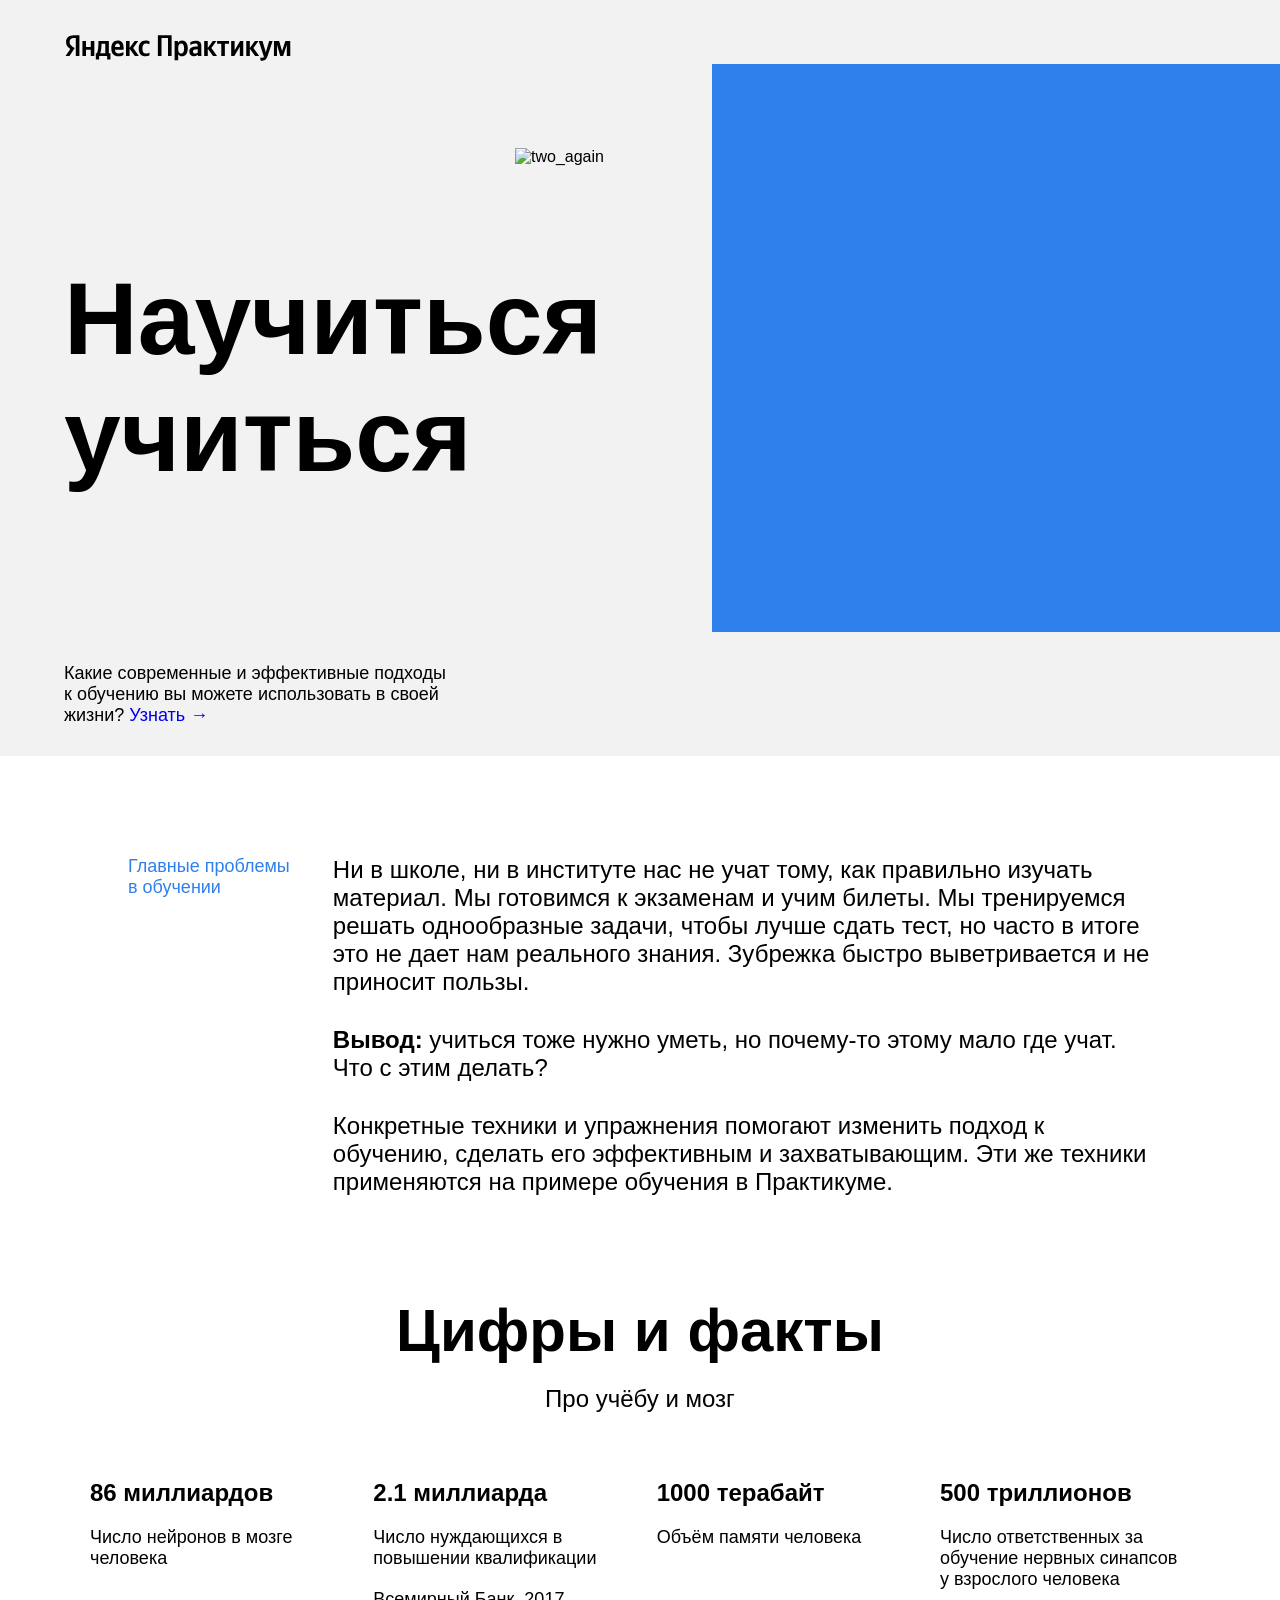
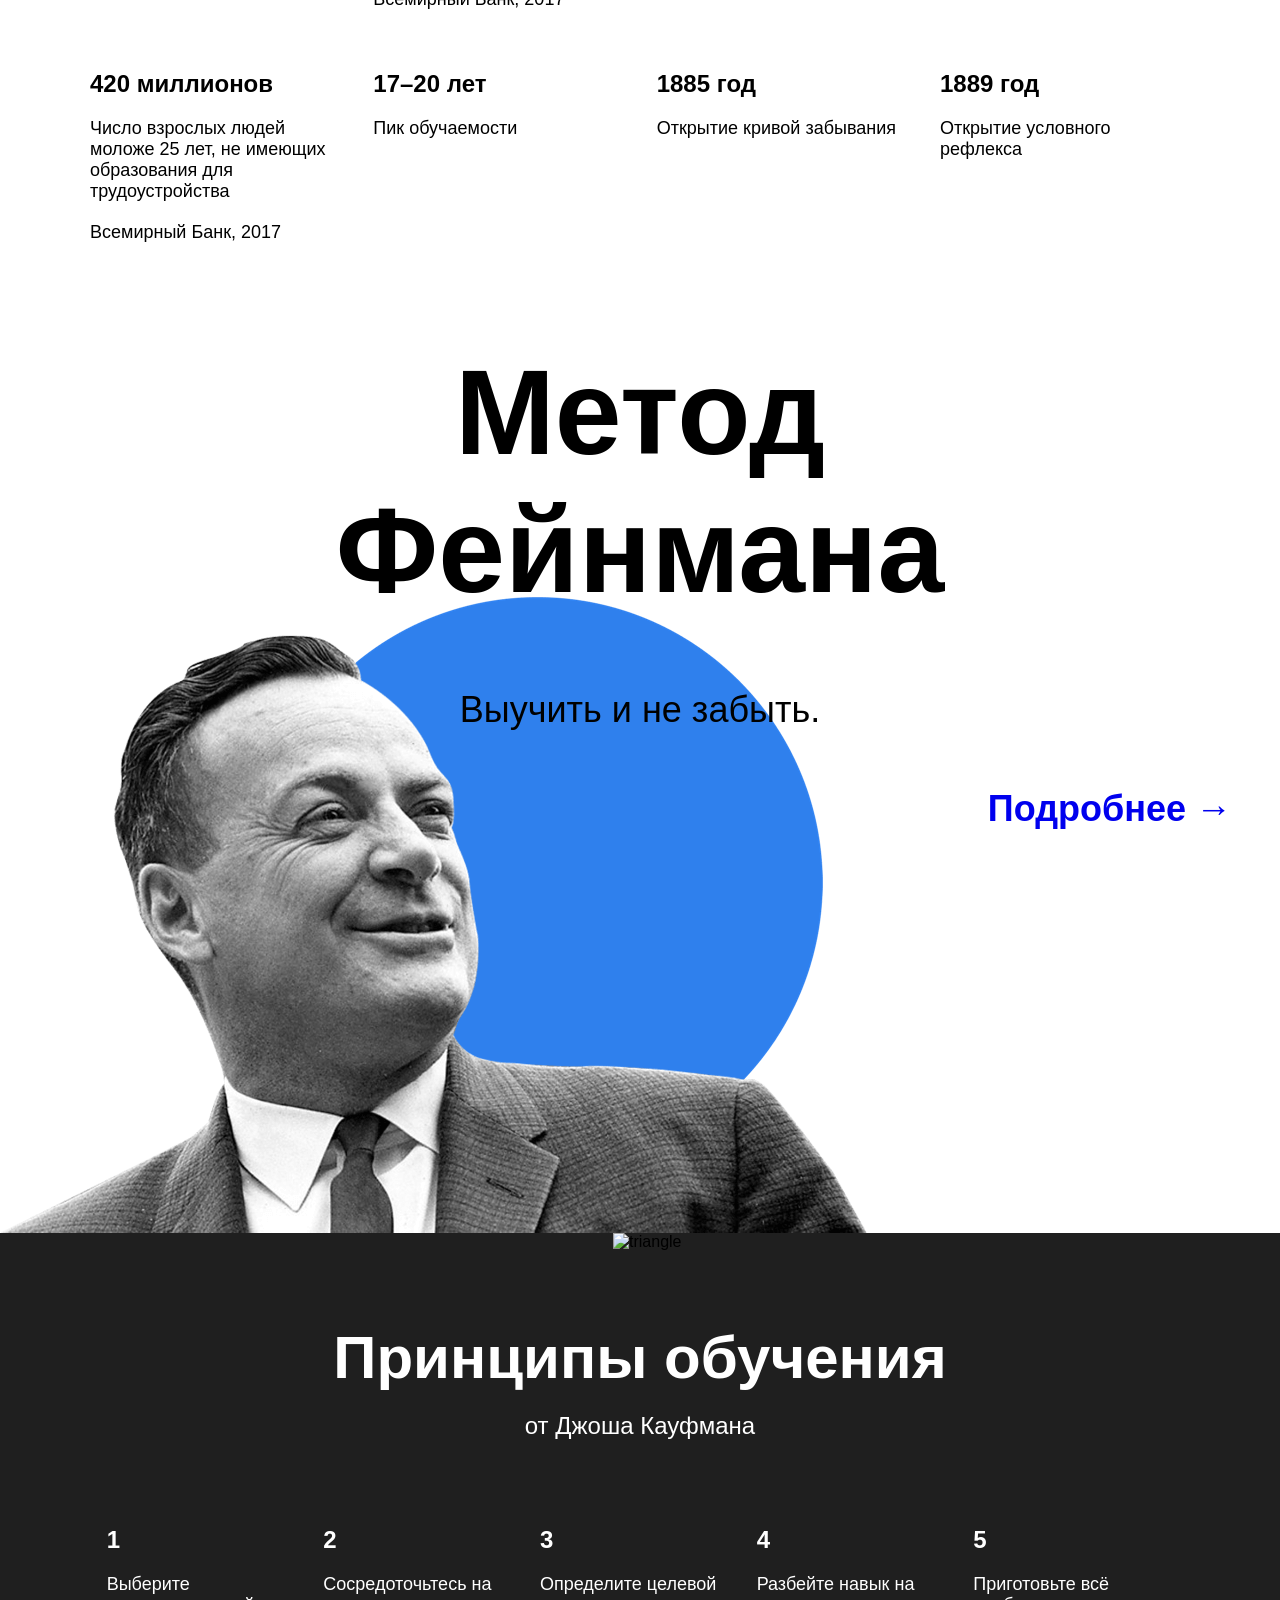
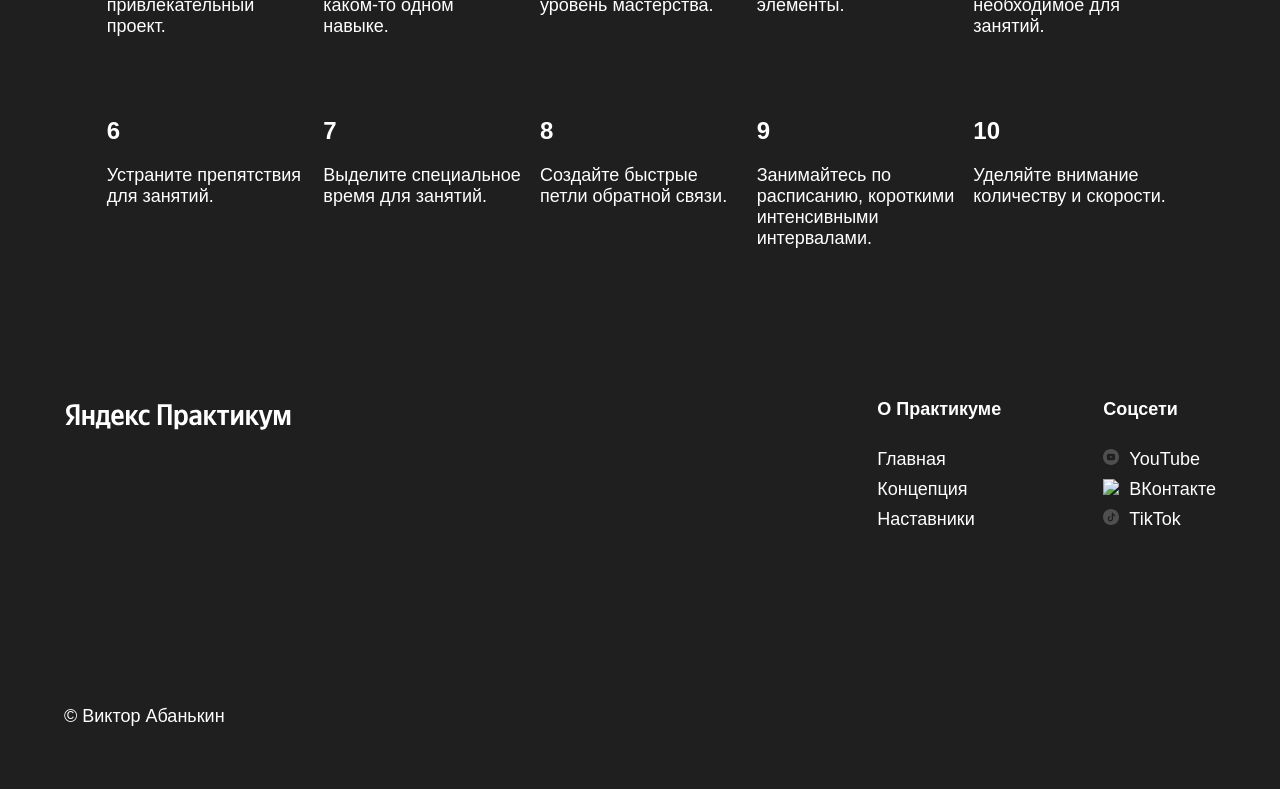
==== index.html @ 831ca25d "vers 1.0" ====
<!DOCTYPE html>
<html lang="ru">
<head>
  <meta charset="UTF-8">
  <meta name="viewport" content="width=device-width, initial-scale=1.0">
  <link rel="stylesheet" href="styles/style.css">
  <link rel="stylesheet" href="styles/normalize.css">
  <title>Научиться учиться</title>
</head>
<body>
  <div class="page">
    <header class="header">

      <div class="logo logo_place_header">
        <img src="images/logo_place_header.svg" alt="logo">
      </div>

      <div class="header__title">
        Научиться учиться
      </div>

      <div class="header__subtitle">
        Какие современные и эффективные подходы к обучению вы можете использовать в своей жизни? <a class="header__link" href="#">Узнать →</a>
      </div>

      <div class="header__main-illustration">
        <img style="height: 608px; width: 765px;" src="images/two_again.png" alt="two_again">
      </div>

      <div class="header__square-pic"></div>

    </header>
    <main class="content">
      <section class="description">

        <div class="two-columns">

          <div class="two-columns_brief">Главные проблемы в обучении</div>

          <div class="two-columns_main-text">

            <div class="two-columns_paragraph">Ни в школе, ни в институте нас не учат тому, как правильно изучать материал. Мы готовимся к экзаменам и учим билеты. Мы тренируемся решать однообразные задачи, чтобы лучше сдать тест, но часто в итоге это не дает нам реального знания. Зубрежка быстро выветривается и не приносит пользы.</div>

            <div class="two-columns_paragraph">
              <span class="two-columns_span-accent">Вывод: </span>
              учиться тоже нужно уметь, но почему-то этому мало где учат. Что с этим делать?
            </div>

            <div class="two-columns_paragraph">Конкретные техники и упражнения помогают изменить подход к обучению, сделать его эффективным и захватывающим. Эти же техники применяются на примере обучения в Практикуме.</div>

          </div>

        </div>

      </section>

      <section class="digits">

        <div class="section-title">Цифры и факты</div>

        <div class="section-subtitle">Про учёбу и мозг</div>

        <div class="table">

          <div class="table_cell">
            <span class="table_heading">86 миллиардов</span>
            <div class="table_text">Число нейронов в мозге человека</div>
          </div>

          <div class="table_cell">
            <span class="table_heading">2.1 миллиарда</span>
            <div class="table_text">Число нуждающихся в повышении квалификации</div>
            <div class="table_text">Всемирный Банк, 2017</div>
          </div>

          <div class="table_cell">
            <span class="table_heading">1000 терабайт</span>
            <div class="table_text">Объём памяти человека</div>
          </div>

          <div class="table_cell">
            <span class="table_heading">500 триллионов</span>
            <div class="table_text">Число ответственных за обучение нервных синапсов у взрослого человека</div>
          </div>

          <div class="table_cell">
            <span class="table_heading">420 миллионов</span>
            <div class="table_text">Число взрослых людей моложе 25 лет, не имеющих образования для трудоустройства</div>
            <div class="table_text">Всемирный Банк, 2017</div>
          </div>

          <div class="table_cell">
            <span class="table_heading">17–20 лет</span>
            <div class="table_text">Пик обучаемости</div>
          </div>

          <div class="table_cell">
            <span class="table_heading">1885 год</span>
            <div class="table_text">Открытие кривой забывания</div>
          </div>

          <div class="table_cell">
            <span class="table_heading">1889 год</span>
            <div class="table_text">Открытие условного рефлекса</div>
          </div>

        </div>

      </section>

      <section class="feynman">

        <div class="feynman_title">Метод Фейнмана</div>

        <div class="feynman_subtitle">Выучить и не забыть.</div>

        <a class="feynman_link" href="#">Подробнее →</a>

        <img class="feynman_image" src="images/feynman.png" alt="feynman">

      </section>

      <section class="kaufman">

        <div class="section-title_theme_dark">Принципы обучения</div>

        <div class="section-subtitle_theme_dark">от Джоша Кауфмана</div>

        <div class="table_theme_dark">

          <div class="table__cell_theme_dark">
            <span class="table__heading_theme_dark">1</span>
            <div class="table__text_theme_dark">Выберите привлекательный проект.</div>
          </div>

          <div class="table__cell_theme_dark">
            <span class="table__heading_theme_dark">2</span>
            <div class="table__text_theme_dark">Сосредоточьтесь на каком-то одном навыке.</div>
          </div>

          <div class="table__cell_theme_dark">
            <span class="table__heading_theme_dark">3</span>
            <div class="table__text_theme_dark">Определите целевой уровень мастерства.</div>
          </div>

          <div class="table__cell_theme_dark">
            <span class="table__heading_theme_dark">4</span>
            <div class="table__text_theme_dark">Разбейте навык на элементы.</div>
          </div>

          <div class="table__cell_theme_dark">
            <span class="table__heading_theme_dark">5</span>
            <div class="table__text_theme_dark">Приготовьте всё необходимое для занятий.</div>
          </div>

          <div class="table__cell_theme_dark">
            <span class="table__heading_theme_dark">6</span>
            <div class="table__text_theme_dark">Устраните препятствия для занятий.</div>
          </div>

          <div class="table__cell_theme_dark">
            <span class="table__heading_theme_dark">7</span>
            <div class="table__text_theme_dark">Выделите специальное время для занятий.</div>
          </div>

          <div class="table__cell_theme_dark">
            <span class="table__heading_theme_dark">8</span>
            <div class="table__text_theme_dark">Создайте быстрые петли обратной связи.</div>
          </div>

          <div class="table__cell_theme_dark">
            <span class="table__heading_theme_dark">9</span>
            <div class="table__text_theme_dark">Занимайтесь по расписанию, короткими интенсивными интервалами.</div>
          </div>

          <div class="table__cell_theme_dark">
            <span class="table__heading_theme_dark">10</span>
            <div class="table__text_theme_dark">Уделяйте внимание количеству и скорости.</div>
          </div>

          <img class="kaufman__triangle" src="images/kaufman-triangle.svg" alt="triangle">

        </div>

      </section>
    </main>
    <footer class="footer">

      <div class="footer__columns">

        <div class="footer__column_content_copyright">

          <div class="logo logo_place_footer">
            <img src="images/logo_place_footer.svg" alt="logo">
          </div>
          <div class="footer_author">&copy; Виктор Абанькин</div>

        </div>

        <div class="footer__column_content_info">

          <div class="footer__column-heading">О Практикуме</div>
          <div class="footer__column-links">
            <a class="footer__column-link" href="#">Главная</a>
            <a class="footer__column-link" href="#">Концепция</a>
            <a class="footer__column-link" href="#">Наставники</a>
          </div>

        </div>

        <div class="footer__column_content_social">

          <div class="footer__column-heading">Соцсети</div>
          <div class="footer__column-links">
            <a class="footer__column-link" href="#"><img class="footer__social-icon" src="images/youtube_color_white.svg" alt="icon_yt">YouTube</a>
            <a class="footer__column-link" href="#"><img class="footer__social-icon" src="images/vk_color_white.svg" alt="icon_vk">ВКонтакте</a>
            <a class="footer__column-link" href="#"><img class="footer__social-icon" src="images/tiktok_color_white.svg" alt="icon_tt">TikTok</a>
          </div>

        </div>

      </div>

    </footer>
  </div>
</body>
</html>
---- styles/style.css ----
body {
  margin: 0;
  padding: 0;
}

.page {
  min-width: 1100px;
  /* мы ещё не умеем делать мобильную версию сайта, */
  /* поэтому выше установлена минимальная ширина страницы */
  max-width: 1600px;
  /* выше установили ограничение по максимальной ширине */
  margin: 0 auto;
  /* выше для экранов больше 1600px отцентрировали весь контент */
  font-family: 'Helvetica Neue', Arial, sans-serif;
}

.header {
  height: 100vh;
  min-height: 600px;
  max-height: 756px;
  /* выше установили ограничения для секции */
  background-color: #f2f2f2;
  position: relative;
  display: flex;
  align-items: center;
}

.logo_place_header {
  position: absolute;
  top: 30px;
  left: 64px;
  height: 32px;
  width: 228px;
}

.header__title {
  width: 730px;
  margin-left: 64px;
  margin-right: auto;
  min-height: 96px;
  font-size: 102px;
  font-weight: 600;
  z-index: 2;
  cursor: default;
}

.header__subtitle {
  position: absolute;
  bottom: 30px;
  left: 64px;
  width: 388px;
  min-height: 25px;
  font-size: 18px;
  font-weight: normal;
  z-index: 2;
  cursor: default;
}

.header__link {
  text-decoration: none;  
}

.header__main-illustration {
  position: absolute;
  right: 0px;
  bottom: 0px;
  z-index: 1;
  height: 608px;
  width: 765px;
}

/* ниже мы привели пример двух селекторов, чтобы вы вспомнили запись элемента */
.header__square-pic {
  position: absolute;
  height: 568px;
  width: 568px;
  background-color: #2f80ed;
  top: 64px;
  right: 0;
  z-index: 0;
}

.description {
  margin-top: 100px;
  display: flex;
  justify-content: center;
}

.two-columns {
  width: 80%;
  display: flex;
  flex-direction: row;
  flex-wrap: nowrap;
  justify-content: space-between;
}

.two-columns_brief {
  width: 175px;
  color:#2f80ed;
  height: 1.2;
  font-size: 18px;
  font-weight: normal;
  cursor: default;
}

.two-columns_main-text {
  min-width: 784px;
  width: 80%;
  display: flex;
  flex-direction: column;
  flex-wrap: nowrap;
  row-gap: 30px;
}

.two-columns_span-accent {
  height: 34px;
  font-size: 24px;
  font-weight: 600;
  cursor: default;
}

.two-columns_paragraph {
  min-height: 34px;
  font-size: 24px;
  font-weight: normal;
  cursor: default;
}

.digits {
  margin: 100px 0px;
}

.section-title {
  width: 60%;
  margin: 0px auto;
  text-align: center;
  height: 1.15;
  font-size: 60px;
  font-weight: 600;
  cursor: default;
}

.section-subtitle {
  width: 60%;
  margin: 20px auto 0px auto;
  text-align: center;
  height: 34px;
  font-size: 24px;
  font-weight: normal;
  cursor: default;
}

.table {
  margin: 0px auto;
  width: 1100px;
  display: flex;
  flex-wrap: wrap;
  justify-content: space-between;
}

.table_cell {
  width: 250px;
  margin-top: 60px;
}

.table_heading {
  height: 1.15;
  font-size: 24px;
  font-weight: 600;
  cursor: default;
}

.table_text {
  margin-top: 20px;
  height: 1.2;
  font-size: 18px;
  font-weight: normal;
  cursor: default;
}

.feynman {
  position: relative;
  height: 890px;
}

.feynman_title {
  width: 648px;
  margin: 0px auto 0px auto;
  text-align: center;
  height: 1.15;
  font-size: 120px;
  font-weight: 600;
  cursor: default;
}

.feynman_subtitle {
  margin-top: 70px;
  text-align: center;
  height: 51px;
  font-size: 36px;
  font-weight: normal;
  cursor: default;
}

.feynman_link {
  position: absolute;
  top: 50%;
  right: 48px;
  height: 51px;
  font-size: 36px;
  font-weight: 600;
  text-decoration: none;
}

.feynman_image {
  height: 637px;
  width: 867px;
  position: absolute;
  bottom: 0;
  left: 0;
  z-index: -1;
}

.kaufman {
  margin: 0px auto 0px auto;
  background-color: #1f1f1f;
  position: relative;
  z-index: -1;
  overflow: hidden;
  height: auto;
  padding-top: 90px;
  padding-bottom: 90px;
}

.section-title_theme_dark {
  width: 60%;
  margin: 0 auto 0 auto;
  text-align: center;
  color: white;
  z-index: 2;
  height: 1.15;
  font-size: 60px;
  font-weight: 600;
}

.section-subtitle_theme_dark {
  width: 60%;
  padding-top: 20px;
  margin: 0 auto 0 auto;
  text-align: center;
  color: white;
  z-index: 2;
  height: 34px;
  font-size: 24px;
  font-weight: normal;
}

.table_theme_dark {
  width: 1100px;
  margin-left: auto;
  margin-right: auto;
  display: flex;
  flex-direction: row;
  justify-content: space-evenly;
  flex-wrap: wrap;
  z-index: 1;
}

/* и элемента с модификатором вида ключ-значение */
.table__cell_theme_dark {
  width: 200px;
  color: white;
  margin-right: 0;
  margin-top: 80px;
  z-index: 1;
}

.table__heading_theme_dark {
  height: 1.15;
  font-size: 24px;
  font-weight: 600;
  z-index: 1;
  cursor: default;
}

.table__text_theme_dark {
  margin-top: 20px;
  height: 1.2;
  font-size: 18px;
  font-weight: normal;
  z-index: 1;
  cursor: default;
}

.kaufman__triangle {
  position: absolute;
  top: 0;
  right: -210px;
  z-index: 0;
  height: 877px;
  width: 877px;
}

.footer {
  background: #1f1f1f;
  min-height: 350px;
  padding: 60px 0 40px 0;
  display: flex;
}

.footer__columns {
  width: 90%;
  margin: 0 auto 0 auto;
  display: flex;
  justify-content: space-between;
}

.footer__column_content_copyright {
  flex-basis: 711px;
  position: relative;
}

.logo_place_footer {
  position: absolute;
  top: 0px;
  left: 0px;
  height: 32px;
  width: 228px;
}

.footer_author {
  position: absolute;
  bottom: 18px;
  left: 0px;
  height: 25px;
  font-size: 18px;
  font-weight: normal;
  color: white;
  cursor: default;
}

.footer__column_content_info {
  display: flex;
  flex-direction: column;

}

.footer__column_content_social {
  display: flex; 
  flex-direction: column;
}

.footer__column-heading {
  height: 30px;
  font-size: 18px;
  font-weight: 600;
  color: white;
  cursor: default;
}

.footer__column-links {
  margin: 20px 0 16px 0;
  display: flex;
  flex-direction: column;
}

.footer__column-link {
  text-decoration: none;
  width: 100%;
  display: flex;
  height: 30px;
  font-size: 18px;
  font-weight: normal;
  color: white;
}

.footer__social-icon {
  height: 16px;
  width: 16px;
  margin-right: 10px;
}
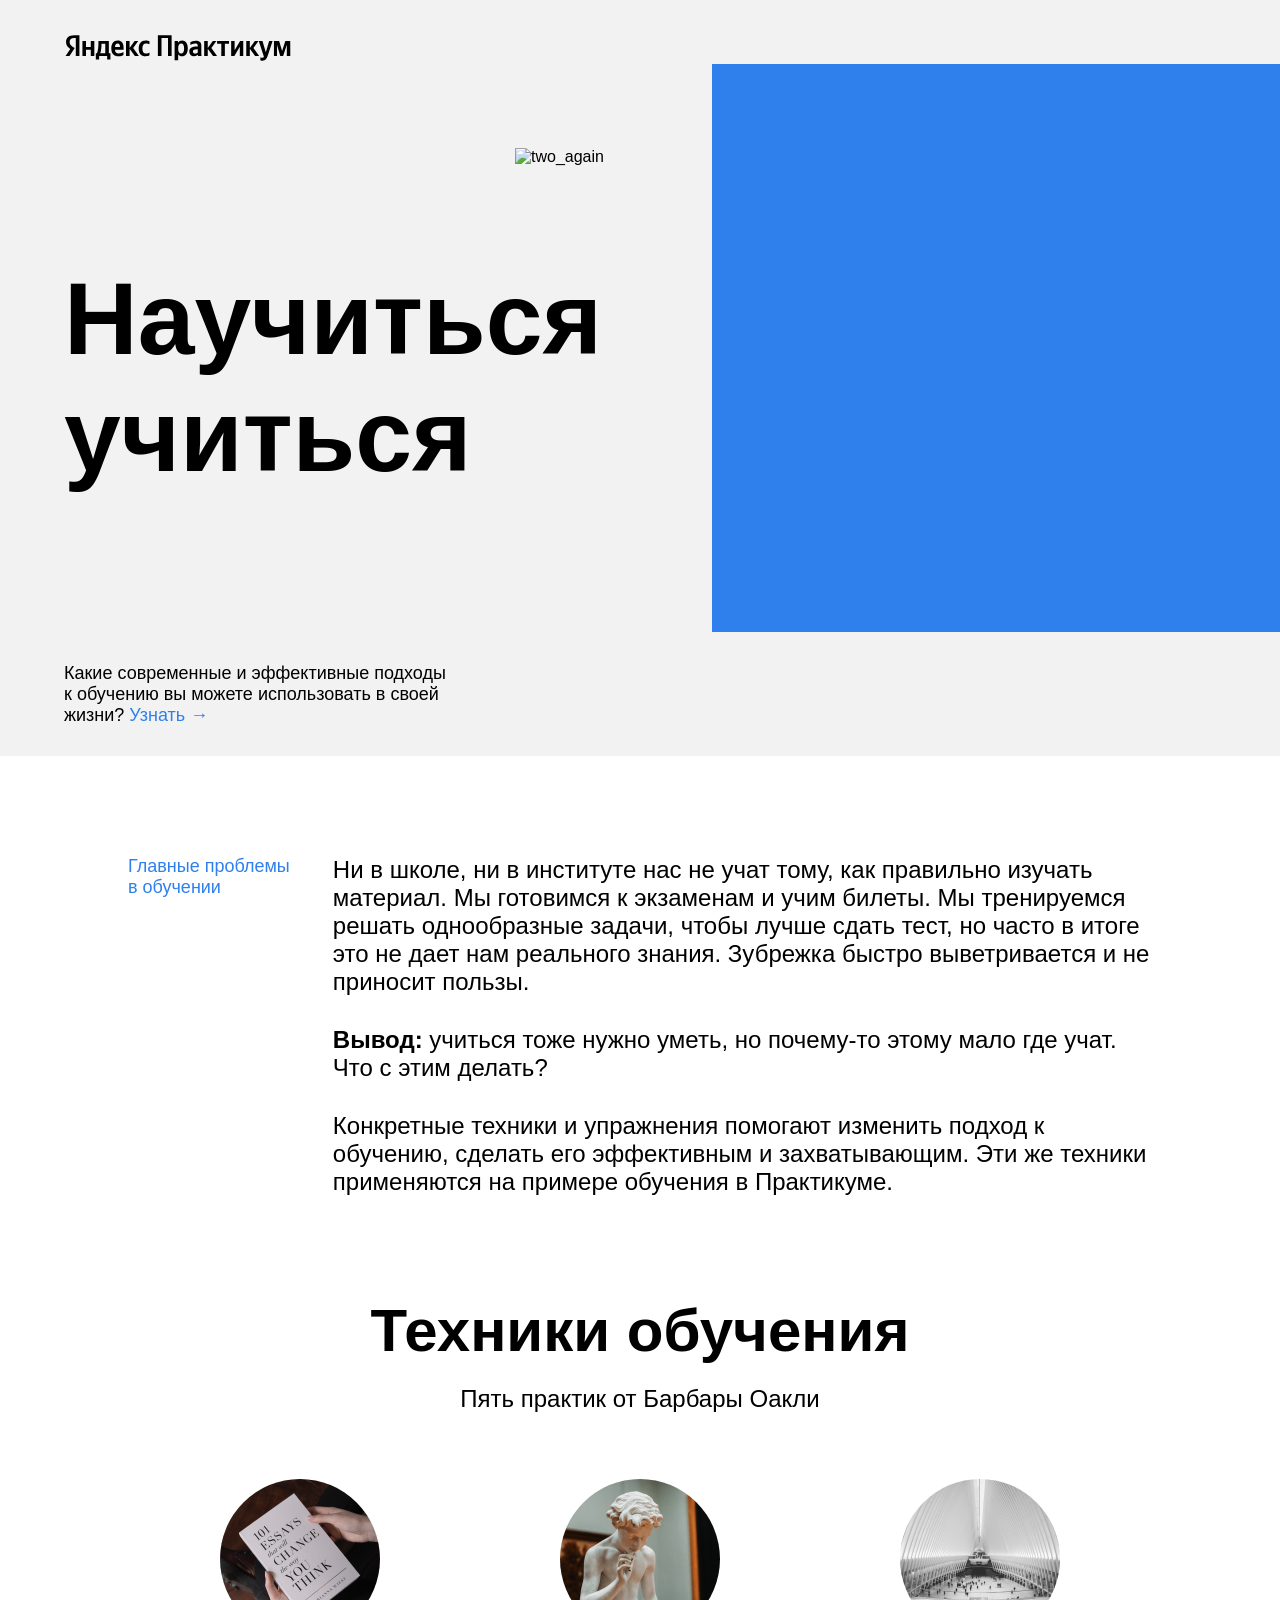
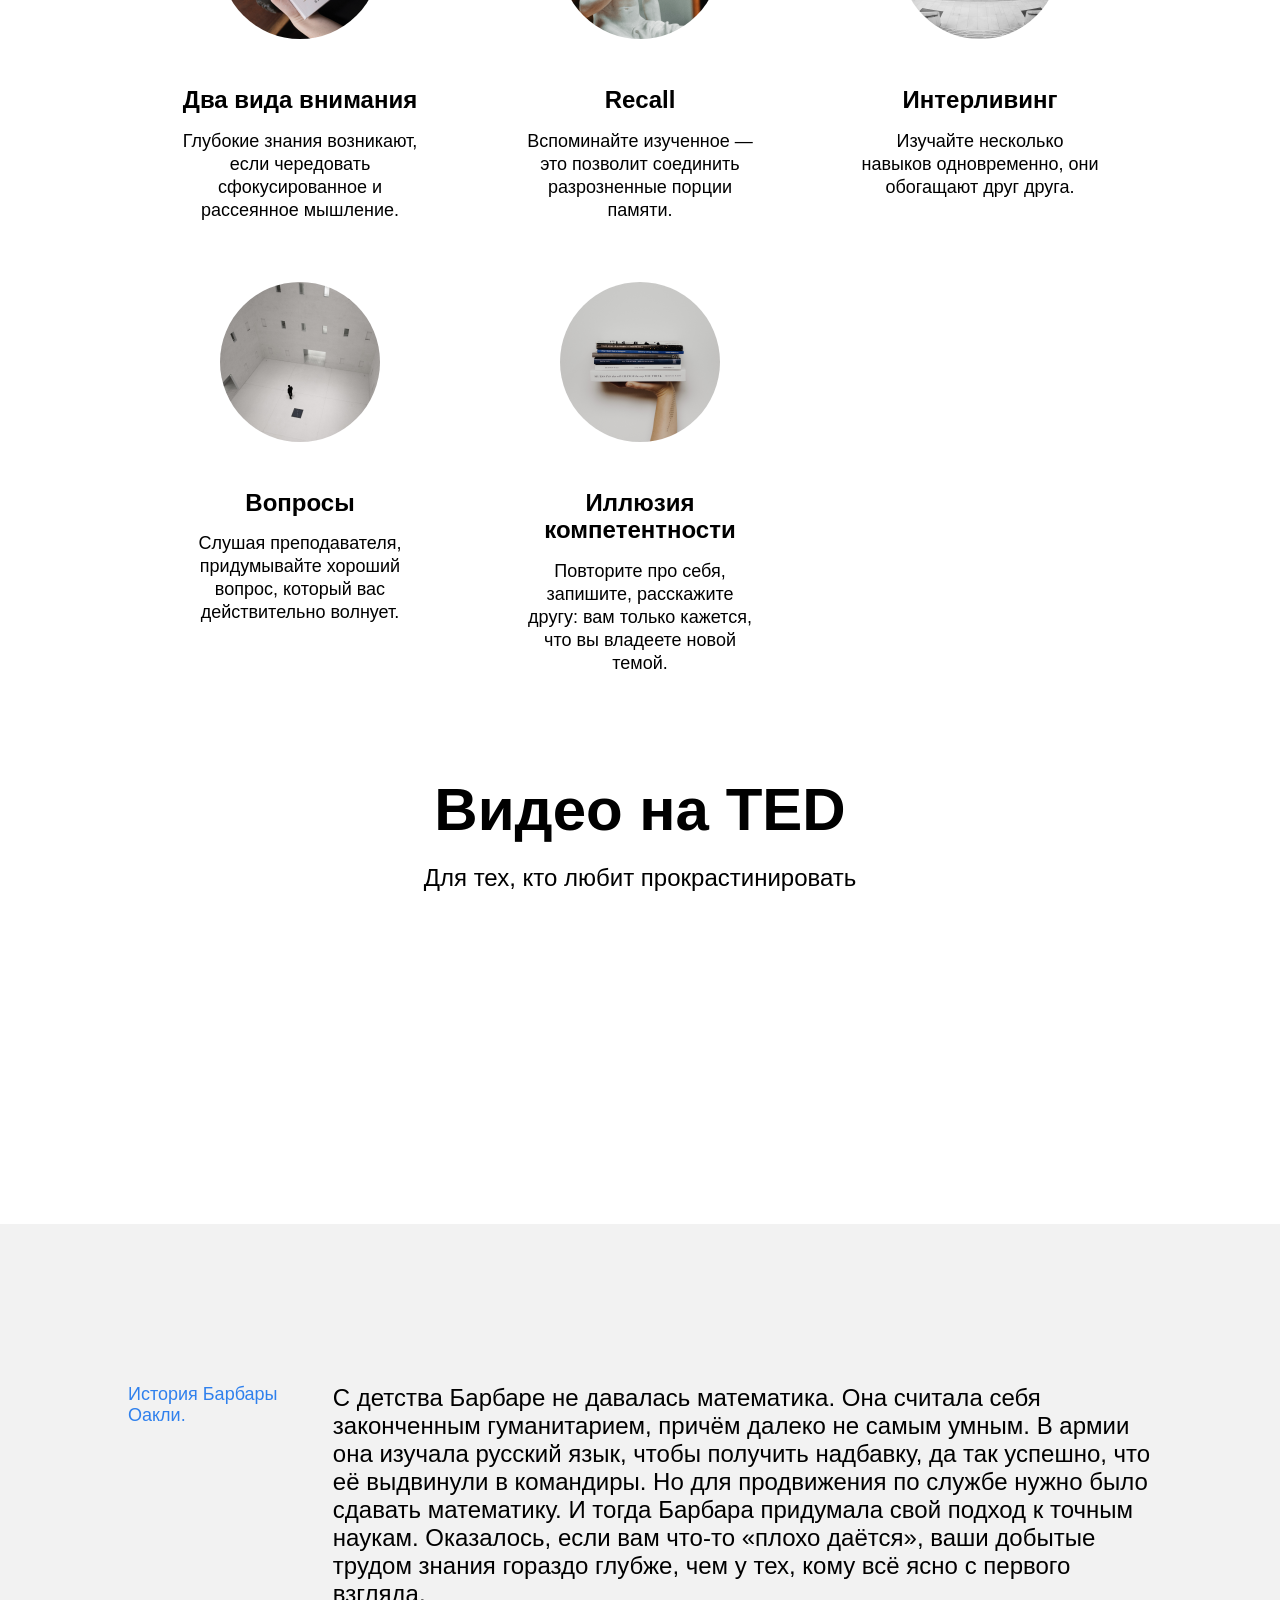
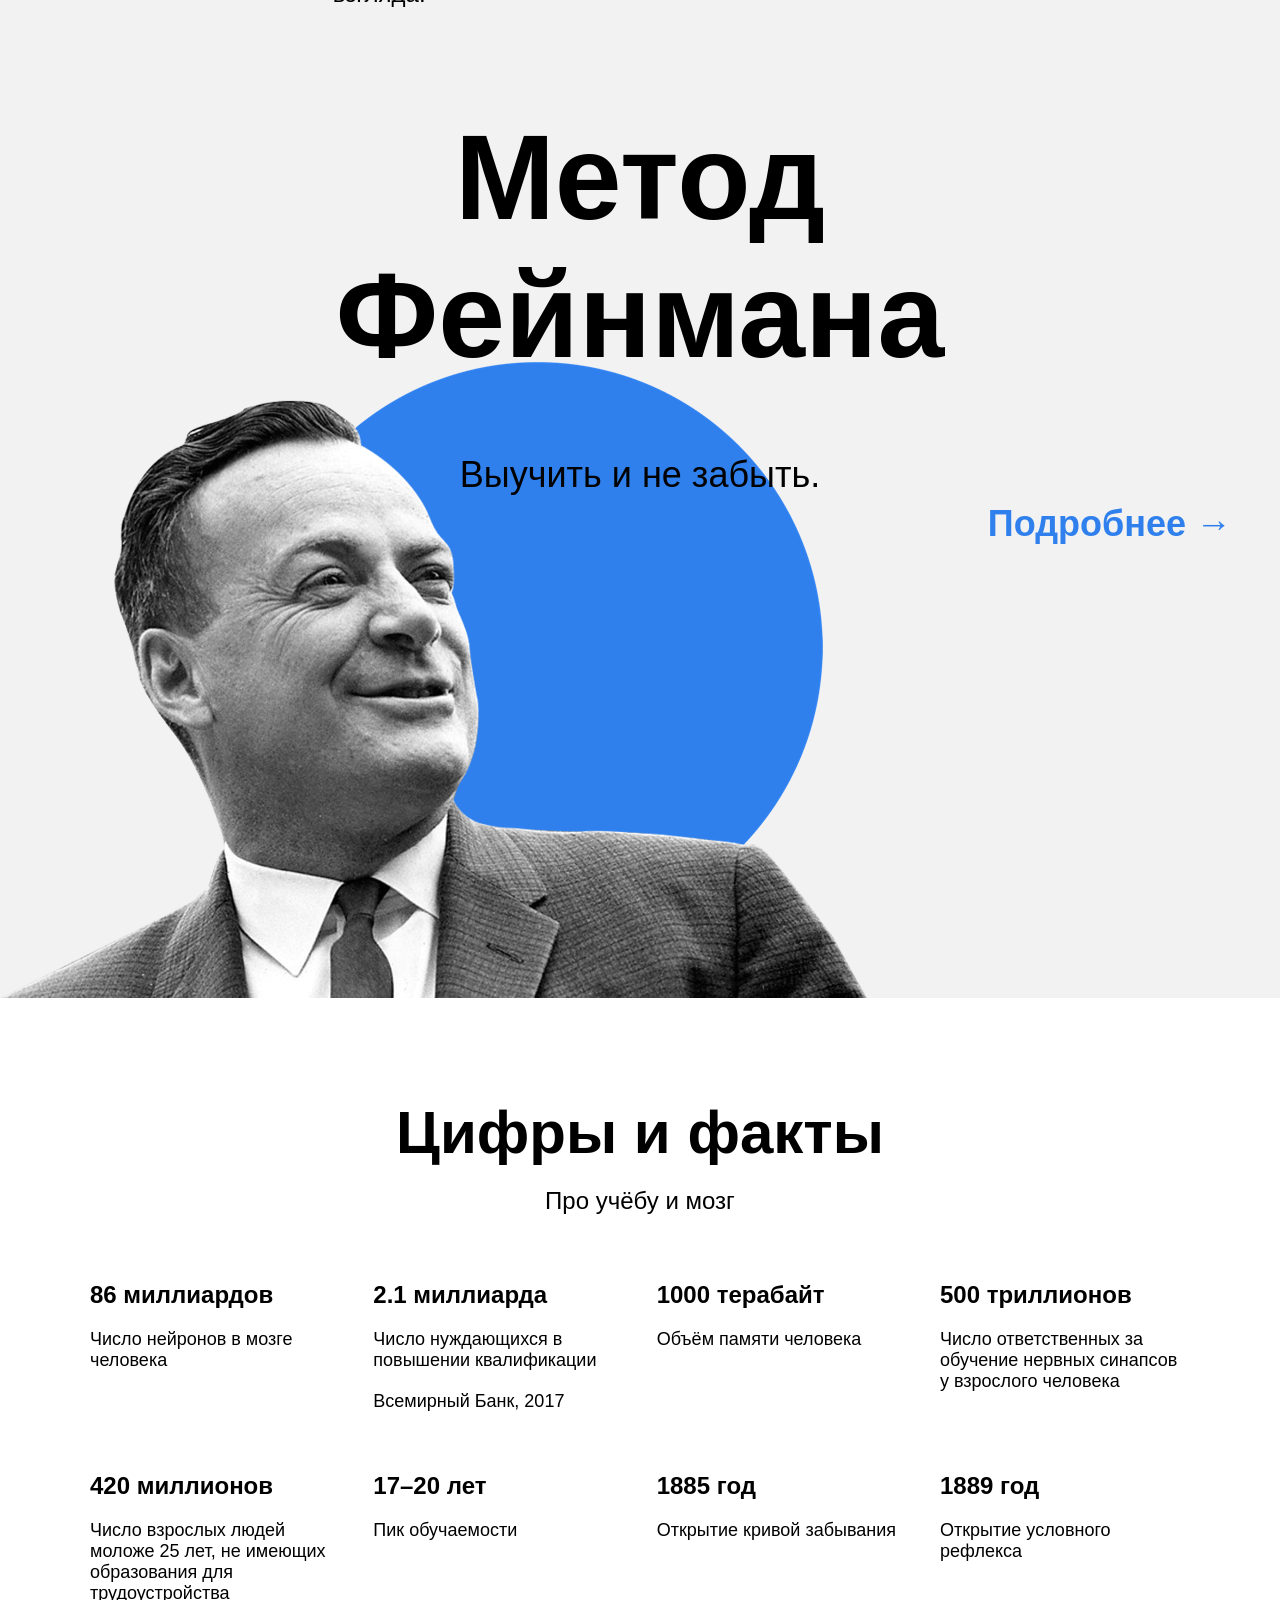
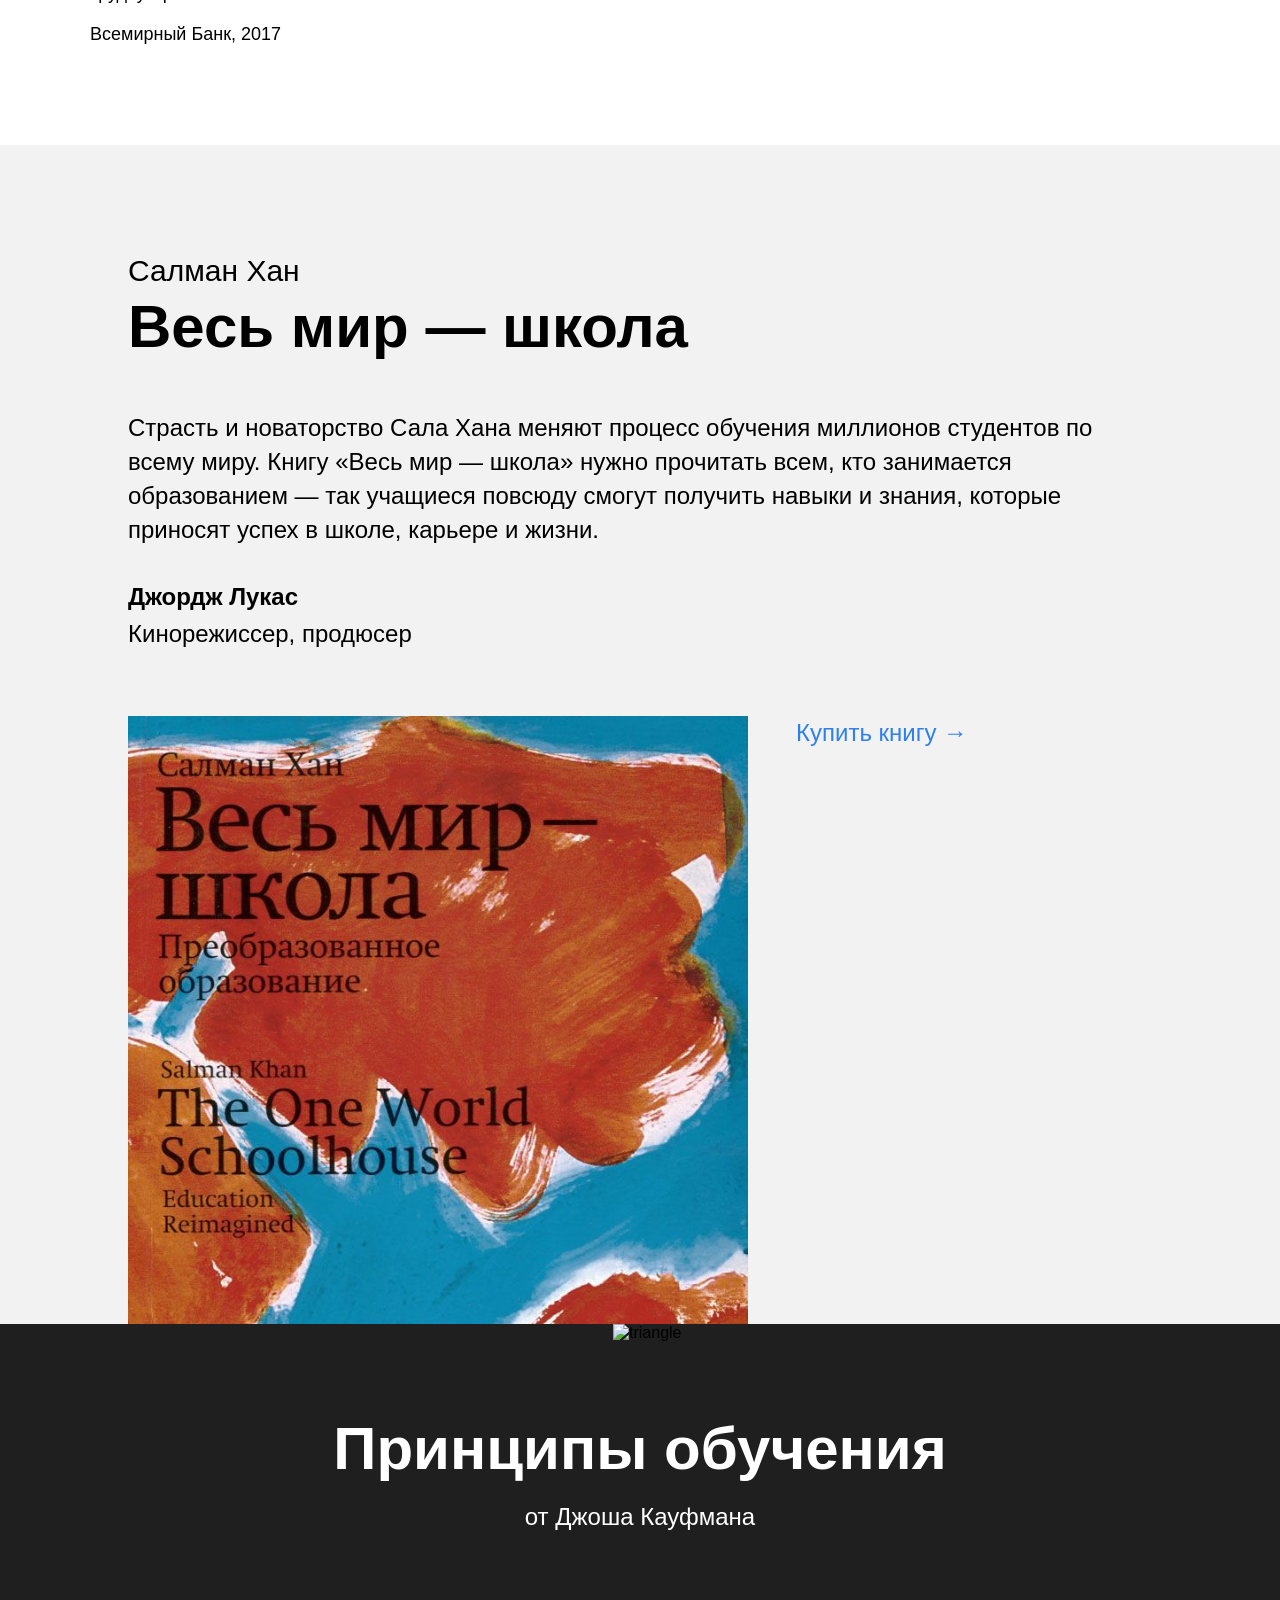
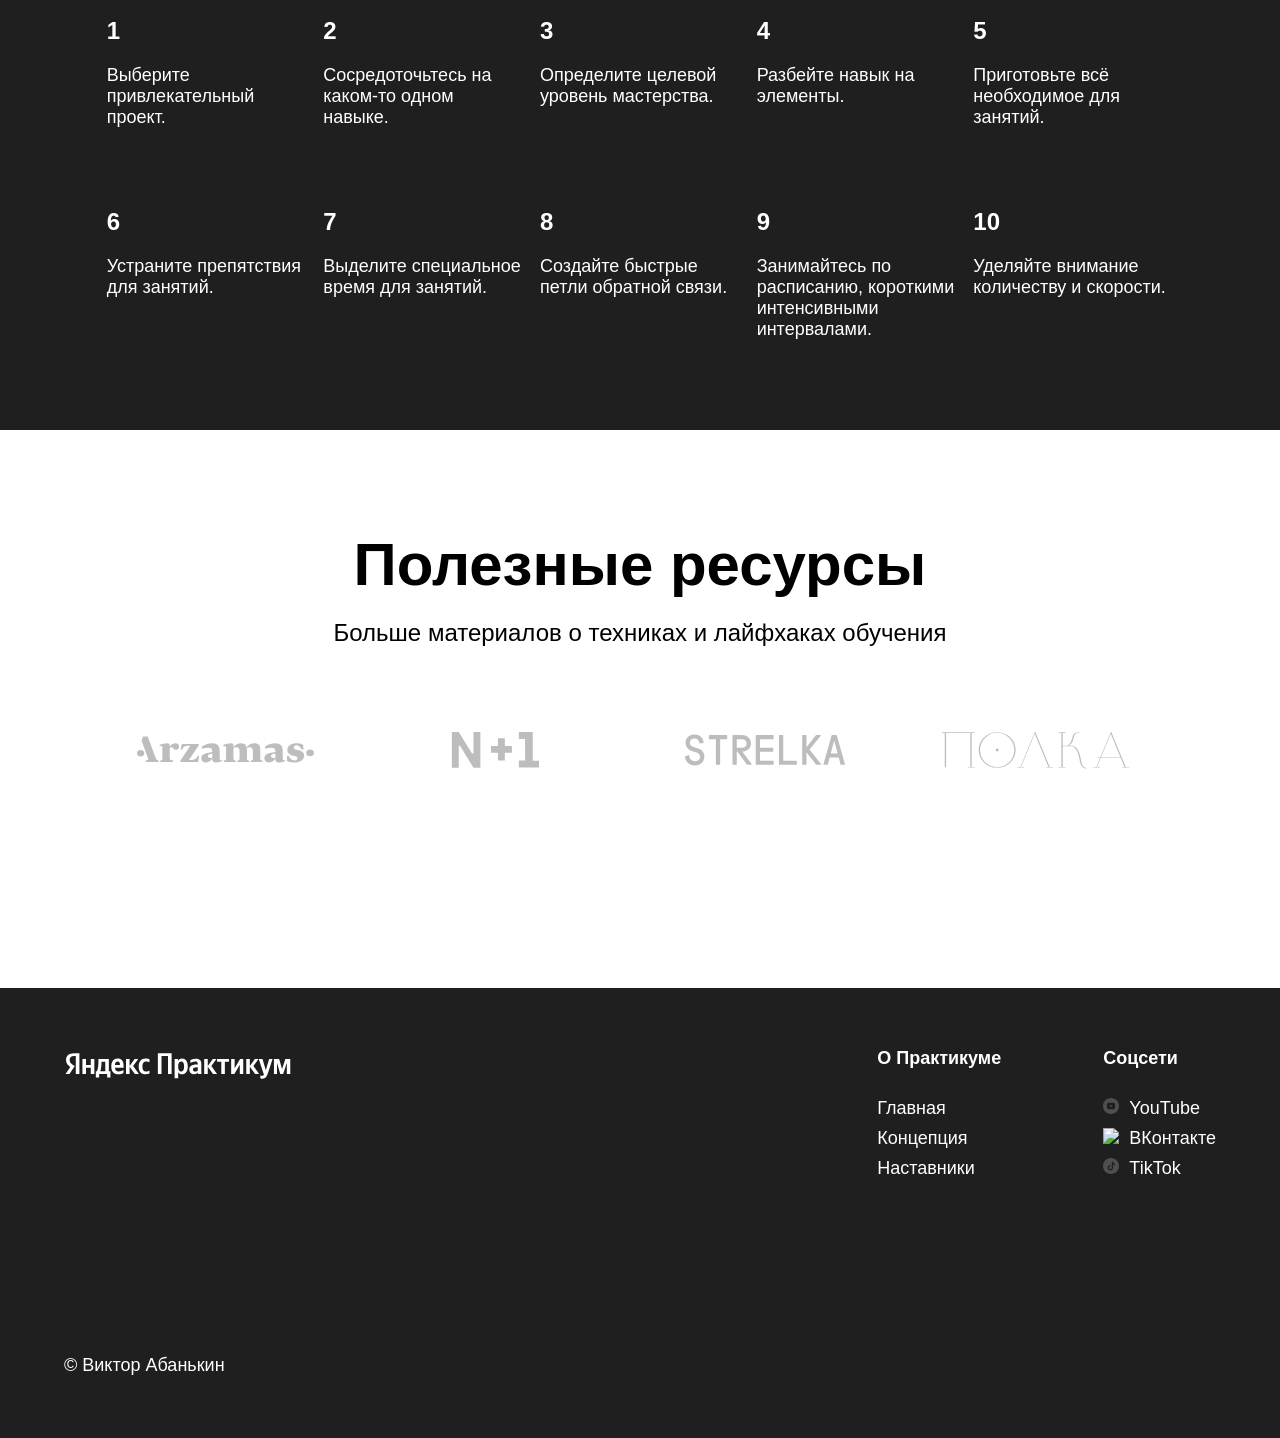
==== commit 3b609510: "second_sprint" ====
--- a/index.html
+++ b/index.html
@@ -3,8 +3,7 @@
 <head>
   <meta charset="UTF-8">
   <meta name="viewport" content="width=device-width, initial-scale=1.0">
-  <link rel="stylesheet" href="styles/style.css">
-  <link rel="stylesheet" href="styles/normalize.css">
+  <link rel="stylesheet" href="pages/index.css">
   <title>Научиться учиться</title>
 </head>
 <body>
@@ -27,7 +26,7 @@
         <img style="height: 608px; width: 765px;" src="images/two_again.png" alt="two_again">
       </div>
 
-      <div class="header__square-pic"></div>
+      <div class="header__square-pic rotation"></div>
 
     </header>
     <main class="content">
@@ -54,6 +53,119 @@
 
       </section>
 
+      <section class="techniques">
+
+        <div class="section-title">Техники обучения</div>
+
+        <div class="section-subtitle">Пять практик от Барбары Оакли</div>
+
+        <div class="cards">
+
+          <div class="cards_item">
+
+            <img class="cards_image" src="images_sprint-2/cards-attention.png" alt="card-attention">
+
+            <div class="cards_title">Два вида внимания</div>
+
+            <div class="cards_description">Глубокие знания возникают, если чередовать сфокусированное и рассеянное мышление.</div>
+
+          </div>
+
+          <div class="cards_item">
+
+            <img class="cards_image" src="images_sprint-2/cards-recall.png" alt="card-recall">
+  
+            <div class="cards_title">Recall</div>
+  
+            <div class="cards_description">Вспоминайте изученное — это позволит соединить разрозненные порции памяти.</div>
+
+          </div>
+
+          <div class="cards_item">
+
+            <img class="cards_image" src="images_sprint-2/cards-interliving.png" alt="card-interliving">
+    
+            <div class="cards_title">Интерливинг</div>
+    
+            <div class="cards_description">Изучайте несколько навыков одновременно, они обогащают друг друга.
+            </div>
+
+          </div>
+
+          <div class="cards_item">
+
+            <img class="cards_image" src="images_sprint-2/cards-question.png" alt="card-question">
+      
+            <div class="cards_title">Вопросы</div>
+      
+            <div class="cards_description">Слушая преподавателя, придумывайте хороший вопрос, который вас действительно волнует.</div>
+
+          </div>
+
+          <div class="cards_item">
+
+            <img class="cards_image" src="images_sprint-2/cards-competence.png" alt="card-competence">
+  
+            <div class="cards_title">Иллюзия компетентности</div>
+  
+            <div class="cards_description">Повторите про себя, запишите, расскажите другу: вам только кажется, что вы владеете новой темой.</div>
+
+          </div>
+
+          <div class="cards_item"></div>
+
+        </div>
+
+      </section>
+
+      <section class="video">
+
+        <div class="section-title">Видео нa TED</div>
+
+        <div class="section-subtitle">Для тех, кто любит прокрастинировать</div>
+
+        <div class="video_iframes">
+
+          <iframe class="video_iframe" id="ytplayer" type="text/html" width="515" height="316"
+src="https://www.youtube.com/embed/5MgBikgcWnY"
+frameborder="0" allowfullscreen></iframe>
+
+          <iframe class="video_iframe" id="ytplayer" type="text/html" width="515" height="316"
+src="https://www.youtube.com/embed/arj7oStGLkU"
+frameborder="0" allowfullscreen></iframe>
+
+        </div>
+
+      </section>
+
+      <section class="oakley">
+
+        <div class="two-columns">
+
+          <div class="two-columns_brief">История Барбары Оакли.</div>
+  
+          <div class="two-columns_main-text">
+  
+            <div class="two-columns_paragraph">С детства Барбаре не давалась математика. Она считала себя законченным гуманитарием, причём далеко не самым умным. В армии она изучала русский язык, чтобы получить надбавку, да так успешно, что её выдвинули в командиры. Но для продвижения по службе нужно было сдавать математику. И тогда Барбара придумала свой подход к точным наукам. Оказалось, если вам что-то «плохо даётся», ваши добытые трудом знания гораздо глубже, чем у тех, кому всё ясно с первого взгляда.</div>
+
+          </div>
+            
+        </div>
+
+      </section>
+
+      <section class="feynman">
+
+        <div class="feynman_title">Метод Фейнмана</div>
+
+        <div class="feynman_subtitle">Выучить и не забыть.</div>
+
+        <a class="feynman_link" href="#">Подробнее →</a>
+
+        <img class="feynman_image" src="images/feynman.png" alt="feynman">
+
+      </section>
+
       <section class="digits">
 
         <div class="section-title">Цифры и факты</div>
@@ -108,15 +220,29 @@
 
       </section>
 
-      <section class="feynman">
-
-        <div class="feynman_title">Метод Фейнмана</div>
-
-        <div class="feynman_subtitle">Выучить и не забыть.</div>
-
-        <a class="feynman_link" href="#">Подробнее →</a>
-
-        <img class="feynman_image" src="images/feynman.png" alt="feynman">
+      <section class="khan">
+
+        <div class="khan_container">
+
+          <div class="khan_author">Салман Хан</div>
+
+          <div class="khan_title">Весь мир — школа</div>
+
+          <div class="khan_quote">Страсть и новаторство Сала Хана меняют процесс обучения миллионов студентов по всему миру. Книгу «Весь мир — школа» нужно прочитать всем, кто занимается образованием — так учащиеся повсюду смогут получить навыки и знания, которые приносят успех в школе, карьере и жизни.</div>
+
+          <div class="khan_quote-author">Джордж Лукас</div>
+
+          <div class="khan_quote-author-subline">Кинорежиссер, продюсер</div>
+          
+          <div class="khan_book-container">
+
+            <img class="khan_book-pic" src="images_sprint-2/khan-book.jpg" alt="khan-book">
+
+            <a class="khan_buy-link" href="#">Купить книгу →</a>
+
+          </div>
+
+        </div>
 
       </section>
 
@@ -178,11 +304,32 @@
             <div class="table__text_theme_dark">Уделяйте внимание количеству и скорости.</div>
           </div>
 
-          <img class="kaufman__triangle" src="images/kaufman-triangle.svg" alt="triangle">
-
-        </div>
-
-      </section>
+          <img class="kaufman__triangle rotation" src="images/kaufman-triangle.svg" alt="triangle">
+
+        </div>
+
+      </section>
+
+      <section class="resources">
+
+        <div class="section-title">Полезные ресурсы</div>
+
+        <div class="section-subtitle">Больше материалов о техниках и лайфхаках обучения</div>
+
+        <div class="resources_logo-zone">
+
+          <div class="resources_logo"><a class='resources_link' url="#"><img src="images_sprint-2/logo/resources-arzamas.svg" alt="arzamas"></a></div>
+
+          <div class="resources_logo"><a class='resources_link' url="#"><img src="images_sprint-2/logo/resources-n1.svg" alt="n1"></a></div>
+
+          <div class="resources_logo"><a class='resources_link' url="#"><img src="images_sprint-2/logo/resources-strelka.svg" alt="strelka"></a></div>
+
+          <div class="resources_logo"><a class='resources_link' url="#"><img src="images_sprint-2/logo/resources-polka.svg" alt="polka"></a></div>
+
+        </div>
+
+      </section>
+
     </main>
     <footer class="footer">
 
--- a/pages/index.css
+++ b/pages/index.css
@@ -0,0 +1,66 @@
+@import url(../vendor/normalize.css);
+@import url(../blocks/description/description.css);
+@import url(../blocks/digits/digits.css);
+@import url(../blocks/feynman/feynman.css);
+@import url(../blocks/feynman/_image/feynman_image.css);
+@import url(../blocks/feynman/_link/feynman_link.css);
+@import url(../blocks/feynman/_subtitle/feynman_subtitle.css);
+@import url(../blocks/feynman/_title/feynman_title.css);
+@import url(../blocks/footer/footer.css);
+@import url(../blocks/footer/__column/footer__column.css);
+@import url(../blocks/footer/__columns/footer__columns.css);
+@import url(../blocks/footer/__social/footer__social.css);
+@import url(../blocks/footer/_author/footer_author.css);
+@import url(../blocks/header/header.css);
+@import url(../blocks/header/__link/header__link.css);
+@import url(../blocks/header/__main/header__main-illustration.css);
+@import url(../blocks/header/__square/header__square-pic.css);
+@import url(../blocks/header/__subtitle/header__subtitle.css);
+@import url(../blocks/header/__title/header__title.css);
+@import url(../blocks/kaufman/kaufman.css);
+@import url(../blocks/kaufman/__triangle/kaufman__triangle.css);
+@import url(../blocks/logo/_place/logo_place.css);
+@import url(../blocks/page/page.css);
+@import url(../blocks/root/root.css);
+@import url(../blocks/section-subtitle/section-subtitle.css);
+@import url(../blocks/section-subtitle/_theme_dark/section-subtitle_theme_dark.css);
+@import url(../blocks/section-title/section-title.css);
+@import url(../blocks/section-title/_theme_dark/section-title_theme_dark.css);
+@import url(../blocks/table/table.css);
+@import url(../blocks/table/_cell/table_cell.css);
+@import url(../blocks/table/_cell/_theme_dark/table__cell_theme_dark.css);
+@import url(../blocks/table/_heading/table_heading.css);
+@import url(../blocks/table/_heading/_theme_dark/table__heading_theme_dark.css);
+@import url(../blocks/table/_text/table_text.css);
+@import url(../blocks/table/_text/_theme_dark/table__text_theme_dark.css);
+@import url(../blocks/table/_theme_dark/table_theme_dark.css);
+@import url(../blocks/two-columns/two-columns.css);
+@import url(../blocks/two-columns/_brief/two-columns_brief.css);
+@import url(../blocks/two-columns/_main-text/two-columns_main-text.css);
+@import url(../blocks/two-columns/_paragraph/two-columns_paragraph.css);
+@import url(../blocks/two-columns/_span-accent/two-columns_span-accent.css);
+@import url(../blocks/rotation/rotation.css);
+@import url(../blocks/techniques/techniques.css);
+@import url(../blocks/cards/cards.css);
+@import url(../blocks/cards/_description/cards_description.css);
+@import url(../blocks/cards/_image/cards_image.css);
+@import url(../blocks/cards/_item/cards_item.css);
+@import url(../blocks/cards/_title/cards_title.css);
+@import url(../blocks/video/video.css);
+@import url(../blocks/video/_iframe/video_iframe.css);
+@import url(../blocks/video/_iframes/video_iframes.css);
+@import url(../blocks/oakley/oakley.css);
+@import url(../blocks/khan/khan.css);
+@import url(../blocks/khan/_author/khan_author.css);
+@import url(../blocks/khan/_book-container/khan_book-container.css);
+@import url(../blocks/khan/_book-pic/khan_book-pic.css);
+@import url(../blocks/khan/_buy-link/khan_buy-link.css);
+@import url(../blocks/khan/_container/khan_container.css);
+@import url(../blocks/khan/_quote-author-subline/khan_quote-author-subline.css);
+@import url(../blocks/khan/_quote-author/khan_quote-author.css);
+@import url(../blocks/khan/_quote/khan_quote.css);
+@import url(../blocks/khan/_title/khan_title.css);
+@import url(../blocks/resources/resources.css);
+@import url(../blocks/resources/_link/resources_link.css);
+@import url(../blocks/resources/_logo-zone/resources_logo-zone.css);
+@import url(../blocks/resources/_logo/resources_logo.css);
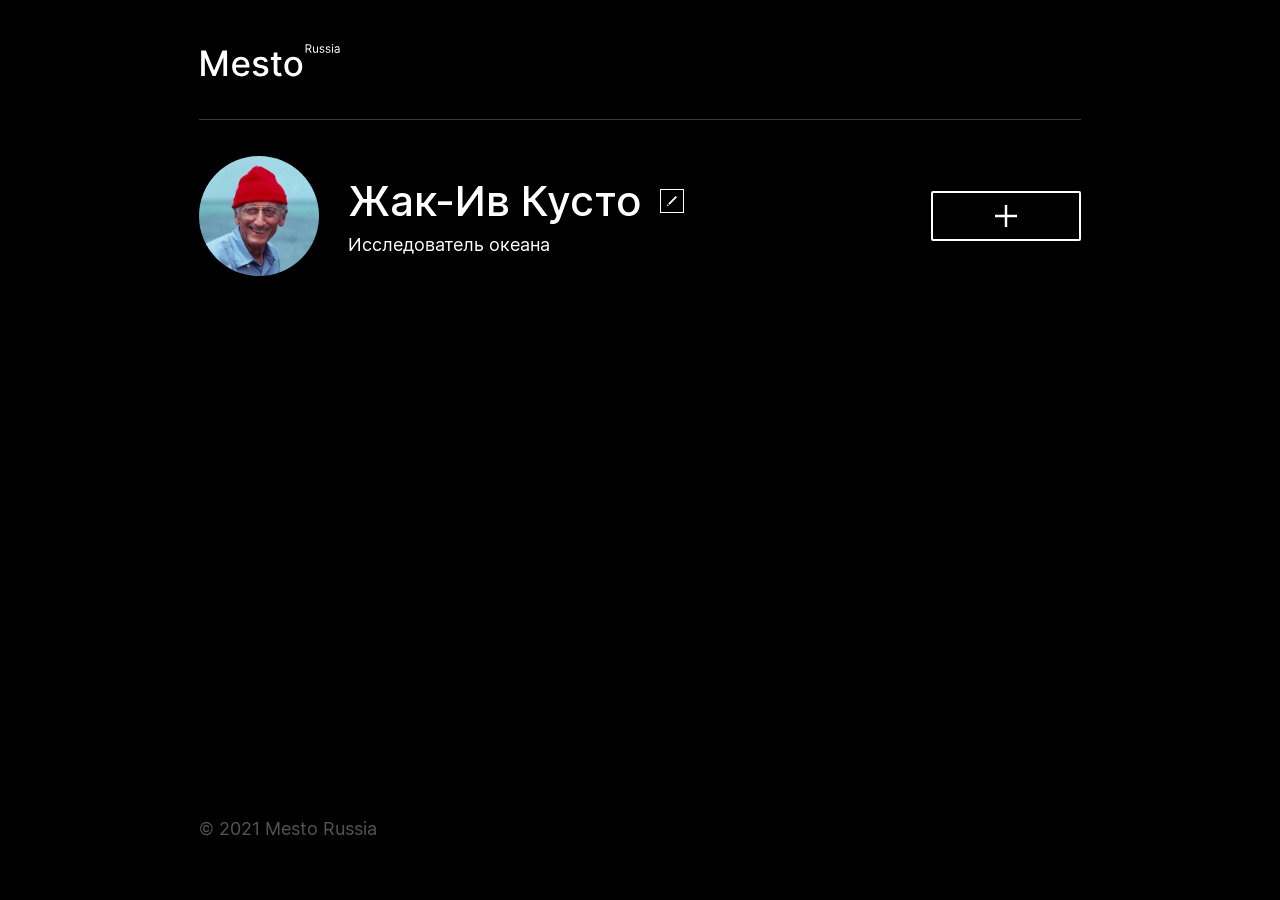
==== commit cf20aef8: "vers 1.0" ====
--- a/index.html
+++ b/index.html
@@ -1,374 +1,81 @@
-<!DOCTYPE html>
+<!doctype html>
 <html lang="ru">
 <head>
   <meta charset="UTF-8">
-  <meta name="viewport" content="width=device-width, initial-scale=1.0">
-  <link rel="stylesheet" href="pages/index.css">
-  <title>Научиться учиться</title>
+  <meta name="viewport"
+        content="width=device-width, user-scalable=no, initial-scale=1.0, maximum-scale=1.0, minimum-scale=1.0">
+  <meta http-equiv="X-UA-Compatible" content="ie=edge">
+  <title>Mesto</title>
+  <link rel="stylesheet" href="./pages/index.css">
 </head>
-<body>
-  <div class="page">
-    <header class="header">
+<body class="page">
+<div class="page__content">
+  <header class="header page__section">
+    <img src="./images/logo.svg" alt="Логотип проекта масто" class="logo header__logo">
+  </header>
+  <main class="content">
+    <section class="profile page__section">
+      <div class="profile__image" style="background-image: url('./images/avatar.jpg');"></div>
+      <div class="profile__info">
+        <h1 class="profile__title">Жак-Ив Кусто</h1>
+        <button class="profile__edit-button" type="button"></button>
+        <p class="profile__description">Исследователь океана</p>
+      </div>
+      <button class="profile__add-button" type="button"></button>
+    </section>
+    <section class="places page__section">
+      <ul class="places__list">
+      </ul>
+    </section>
+  </main>
+  <footer class="footer page__section">
+    <p class="footer__copyright">
+      © 2021 Mesto Russia
+    </p>
+  </footer>
+  <div class="popup popup_type_edit">
+    <div class="popup__content">
+      <button type="button" class="popup__close"></button>
+      <h3 class="popup__title">Редактировать профиль</h3>
+      <form class="popup__form" name="edit-profile">
+        <input type="text" name="name" class="popup__input popup__input_type_name" placeholder="Имя" required>
+        <input type="text" name="description" class="popup__input popup__input_type_description" placeholder="Занятие" required>
+        <button type="submit" class="button popup__button">Сохранить</button>
+      </form>
+    </div>
+  </div>
+  <div class="popup popup_type_new-card">
+    <div class="popup__content">
+      <button type="button" class="popup__close"></button>
+      <h3 class="popup__title">Новое место</h3>
+      <form class="popup__form" name="new-place">
+        <input type="text" name="place-name" class="popup__input popup__input_type_card-name" placeholder="Название" required>
+        <input type="url" name="link" class="popup__input popup__input_type_url" placeholder="Ссылка на картинку" required>
+        <button type="submit" class="button popup__button">Сохранить</button>
+      </form>
+    </div>
+  </div>
+  <div class="popup popup_type_image">
+    <div class="popup__content popup__content_content_image">
+      <button type="button" class="popup__close"></button>
+      <img src="" alt="" class="popup__image">
+      <p class="popup__caption"></p>
+    </div>
+  </div>
+</div>
+<script src="./scripts/cards.js"></script>
+<script src="./scripts/index.js" defer></script>
 
-      <div class="logo logo_place_header">
-        <img src="images/logo_place_header.svg" alt="logo">
-      </div>
-
-      <div class="header__title">
-        Научиться учиться
-      </div>
-
-      <div class="header__subtitle">
-        Какие современные и эффективные подходы к обучению вы можете использовать в своей жизни? <a class="header__link" href="#">Узнать →</a>
-      </div>
-
-      <div class="header__main-illustration">
-        <img style="height: 608px; width: 765px;" src="images/two_again.png" alt="two_again">
-      </div>
-
-      <div class="header__square-pic rotation"></div>
-
-    </header>
-    <main class="content">
-      <section class="description">
-
-        <div class="two-columns">
-
-          <div class="two-columns_brief">Главные проблемы в обучении</div>
-
-          <div class="two-columns_main-text">
-
-            <div class="two-columns_paragraph">Ни в школе, ни в институте нас не учат тому, как правильно изучать материал. Мы готовимся к экзаменам и учим билеты. Мы тренируемся решать однообразные задачи, чтобы лучше сдать тест, но часто в итоге это не дает нам реального знания. Зубрежка быстро выветривается и не приносит пользы.</div>
-
-            <div class="two-columns_paragraph">
-              <span class="two-columns_span-accent">Вывод: </span>
-              учиться тоже нужно уметь, но почему-то этому мало где учат. Что с этим делать?
-            </div>
-
-            <div class="two-columns_paragraph">Конкретные техники и упражнения помогают изменить подход к обучению, сделать его эффективным и захватывающим. Эти же техники применяются на примере обучения в Практикуме.</div>
-
-          </div>
-
-        </div>
-
-      </section>
-
-      <section class="techniques">
-
-        <div class="section-title">Техники обучения</div>
-
-        <div class="section-subtitle">Пять практик от Барбары Оакли</div>
-
-        <div class="cards">
-
-          <div class="cards_item">
-
-            <img class="cards_image" src="images_sprint-2/cards-attention.png" alt="card-attention">
-
-            <div class="cards_title">Два вида внимания</div>
-
-            <div class="cards_description">Глубокие знания возникают, если чередовать сфокусированное и рассеянное мышление.</div>
-
-          </div>
-
-          <div class="cards_item">
-
-            <img class="cards_image" src="images_sprint-2/cards-recall.png" alt="card-recall">
-  
-            <div class="cards_title">Recall</div>
-  
-            <div class="cards_description">Вспоминайте изученное — это позволит соединить разрозненные порции памяти.</div>
-
-          </div>
-
-          <div class="cards_item">
-
-            <img class="cards_image" src="images_sprint-2/cards-interliving.png" alt="card-interliving">
-    
-            <div class="cards_title">Интерливинг</div>
-    
-            <div class="cards_description">Изучайте несколько навыков одновременно, они обогащают друг друга.
-            </div>
-
-          </div>
-
-          <div class="cards_item">
-
-            <img class="cards_image" src="images_sprint-2/cards-question.png" alt="card-question">
-      
-            <div class="cards_title">Вопросы</div>
-      
-            <div class="cards_description">Слушая преподавателя, придумывайте хороший вопрос, который вас действительно волнует.</div>
-
-          </div>
-
-          <div class="cards_item">
-
-            <img class="cards_image" src="images_sprint-2/cards-competence.png" alt="card-competence">
-  
-            <div class="cards_title">Иллюзия компетентности</div>
-  
-            <div class="cards_description">Повторите про себя, запишите, расскажите другу: вам только кажется, что вы владеете новой темой.</div>
-
-          </div>
-
-          <div class="cards_item"></div>
-
-        </div>
-
-      </section>
-
-      <section class="video">
-
-        <div class="section-title">Видео нa TED</div>
-
-        <div class="section-subtitle">Для тех, кто любит прокрастинировать</div>
-
-        <div class="video_iframes">
-
-          <iframe class="video_iframe" id="ytplayer" type="text/html" width="515" height="316"
-src="https://www.youtube.com/embed/5MgBikgcWnY"
-frameborder="0" allowfullscreen></iframe>
-
-          <iframe class="video_iframe" id="ytplayer" type="text/html" width="515" height="316"
-src="https://www.youtube.com/embed/arj7oStGLkU"
-frameborder="0" allowfullscreen></iframe>
-
-        </div>
-
-      </section>
-
-      <section class="oakley">
-
-        <div class="two-columns">
-
-          <div class="two-columns_brief">История Барбары Оакли.</div>
-  
-          <div class="two-columns_main-text">
-  
-            <div class="two-columns_paragraph">С детства Барбаре не давалась математика. Она считала себя законченным гуманитарием, причём далеко не самым умным. В армии она изучала русский язык, чтобы получить надбавку, да так успешно, что её выдвинули в командиры. Но для продвижения по службе нужно было сдавать математику. И тогда Барбара придумала свой подход к точным наукам. Оказалось, если вам что-то «плохо даётся», ваши добытые трудом знания гораздо глубже, чем у тех, кому всё ясно с первого взгляда.</div>
-
-          </div>
-            
-        </div>
-
-      </section>
-
-      <section class="feynman">
-
-        <div class="feynman_title">Метод Фейнмана</div>
-
-        <div class="feynman_subtitle">Выучить и не забыть.</div>
-
-        <a class="feynman_link" href="#">Подробнее →</a>
-
-        <img class="feynman_image" src="images/feynman.png" alt="feynman">
-
-      </section>
-
-      <section class="digits">
-
-        <div class="section-title">Цифры и факты</div>
-
-        <div class="section-subtitle">Про учёбу и мозг</div>
-
-        <div class="table">
-
-          <div class="table_cell">
-            <span class="table_heading">86 миллиардов</span>
-            <div class="table_text">Число нейронов в мозге человека</div>
-          </div>
-
-          <div class="table_cell">
-            <span class="table_heading">2.1 миллиарда</span>
-            <div class="table_text">Число нуждающихся в повышении квалификации</div>
-            <div class="table_text">Всемирный Банк, 2017</div>
-          </div>
-
-          <div class="table_cell">
-            <span class="table_heading">1000 терабайт</span>
-            <div class="table_text">Объём памяти человека</div>
-          </div>
-
-          <div class="table_cell">
-            <span class="table_heading">500 триллионов</span>
-            <div class="table_text">Число ответственных за обучение нервных синапсов у взрослого человека</div>
-          </div>
-
-          <div class="table_cell">
-            <span class="table_heading">420 миллионов</span>
-            <div class="table_text">Число взрослых людей моложе 25 лет, не имеющих образования для трудоустройства</div>
-            <div class="table_text">Всемирный Банк, 2017</div>
-          </div>
-
-          <div class="table_cell">
-            <span class="table_heading">17–20 лет</span>
-            <div class="table_text">Пик обучаемости</div>
-          </div>
-
-          <div class="table_cell">
-            <span class="table_heading">1885 год</span>
-            <div class="table_text">Открытие кривой забывания</div>
-          </div>
-
-          <div class="table_cell">
-            <span class="table_heading">1889 год</span>
-            <div class="table_text">Открытие условного рефлекса</div>
-          </div>
-
-        </div>
-
-      </section>
-
-      <section class="khan">
-
-        <div class="khan_container">
-
-          <div class="khan_author">Салман Хан</div>
-
-          <div class="khan_title">Весь мир — школа</div>
-
-          <div class="khan_quote">Страсть и новаторство Сала Хана меняют процесс обучения миллионов студентов по всему миру. Книгу «Весь мир — школа» нужно прочитать всем, кто занимается образованием — так учащиеся повсюду смогут получить навыки и знания, которые приносят успех в школе, карьере и жизни.</div>
-
-          <div class="khan_quote-author">Джордж Лукас</div>
-
-          <div class="khan_quote-author-subline">Кинорежиссер, продюсер</div>
-          
-          <div class="khan_book-container">
-
-            <img class="khan_book-pic" src="images_sprint-2/khan-book.jpg" alt="khan-book">
-
-            <a class="khan_buy-link" href="#">Купить книгу →</a>
-
-          </div>
-
-        </div>
-
-      </section>
-
-      <section class="kaufman">
-
-        <div class="section-title_theme_dark">Принципы обучения</div>
-
-        <div class="section-subtitle_theme_dark">от Джоша Кауфмана</div>
-
-        <div class="table_theme_dark">
-
-          <div class="table__cell_theme_dark">
-            <span class="table__heading_theme_dark">1</span>
-            <div class="table__text_theme_dark">Выберите привлекательный проект.</div>
-          </div>
-
-          <div class="table__cell_theme_dark">
-            <span class="table__heading_theme_dark">2</span>
-            <div class="table__text_theme_dark">Сосредоточьтесь на каком-то одном навыке.</div>
-          </div>
-
-          <div class="table__cell_theme_dark">
-            <span class="table__heading_theme_dark">3</span>
-            <div class="table__text_theme_dark">Определите целевой уровень мастерства.</div>
-          </div>
-
-          <div class="table__cell_theme_dark">
-            <span class="table__heading_theme_dark">4</span>
-            <div class="table__text_theme_dark">Разбейте навык на элементы.</div>
-          </div>
-
-          <div class="table__cell_theme_dark">
-            <span class="table__heading_theme_dark">5</span>
-            <div class="table__text_theme_dark">Приготовьте всё необходимое для занятий.</div>
-          </div>
-
-          <div class="table__cell_theme_dark">
-            <span class="table__heading_theme_dark">6</span>
-            <div class="table__text_theme_dark">Устраните препятствия для занятий.</div>
-          </div>
-
-          <div class="table__cell_theme_dark">
-            <span class="table__heading_theme_dark">7</span>
-            <div class="table__text_theme_dark">Выделите специальное время для занятий.</div>
-          </div>
-
-          <div class="table__cell_theme_dark">
-            <span class="table__heading_theme_dark">8</span>
-            <div class="table__text_theme_dark">Создайте быстрые петли обратной связи.</div>
-          </div>
-
-          <div class="table__cell_theme_dark">
-            <span class="table__heading_theme_dark">9</span>
-            <div class="table__text_theme_dark">Занимайтесь по расписанию, короткими интенсивными интервалами.</div>
-          </div>
-
-          <div class="table__cell_theme_dark">
-            <span class="table__heading_theme_dark">10</span>
-            <div class="table__text_theme_dark">Уделяйте внимание количеству и скорости.</div>
-          </div>
-
-          <img class="kaufman__triangle rotation" src="images/kaufman-triangle.svg" alt="triangle">
-
-        </div>
-
-      </section>
-
-      <section class="resources">
-
-        <div class="section-title">Полезные ресурсы</div>
-
-        <div class="section-subtitle">Больше материалов о техниках и лайфхаках обучения</div>
-
-        <div class="resources_logo-zone">
-
-          <div class="resources_logo"><a class='resources_link' url="#"><img src="images_sprint-2/logo/resources-arzamas.svg" alt="arzamas"></a></div>
-
-          <div class="resources_logo"><a class='resources_link' url="#"><img src="images_sprint-2/logo/resources-n1.svg" alt="n1"></a></div>
-
-          <div class="resources_logo"><a class='resources_link' url="#"><img src="images_sprint-2/logo/resources-strelka.svg" alt="strelka"></a></div>
-
-          <div class="resources_logo"><a class='resources_link' url="#"><img src="images_sprint-2/logo/resources-polka.svg" alt="polka"></a></div>
-
-        </div>
-
-      </section>
-
-    </main>
-    <footer class="footer">
-
-      <div class="footer__columns">
-
-        <div class="footer__column_content_copyright">
-
-          <div class="logo logo_place_footer">
-            <img src="images/logo_place_footer.svg" alt="logo">
-          </div>
-          <div class="footer_author">&copy; Виктор Абанькин</div>
-
-        </div>
-
-        <div class="footer__column_content_info">
-
-          <div class="footer__column-heading">О Практикуме</div>
-          <div class="footer__column-links">
-            <a class="footer__column-link" href="#">Главная</a>
-            <a class="footer__column-link" href="#">Концепция</a>
-            <a class="footer__column-link" href="#">Наставники</a>
-          </div>
-
-        </div>
-
-        <div class="footer__column_content_social">
-
-          <div class="footer__column-heading">Соцсети</div>
-          <div class="footer__column-links">
-            <a class="footer__column-link" href="#"><img class="footer__social-icon" src="images/youtube_color_white.svg" alt="icon_yt">YouTube</a>
-            <a class="footer__column-link" href="#"><img class="footer__social-icon" src="images/vk_color_white.svg" alt="icon_vk">ВКонтакте</a>
-            <a class="footer__column-link" href="#"><img class="footer__social-icon" src="images/tiktok_color_white.svg" alt="icon_tt">TikTok</a>
-          </div>
-
-        </div>
-
-      </div>
-
-    </footer>
-  </div>
+<template id="card-template">
+  <li class="places__item card">
+    <img class="card__image" src="" alt="" />
+    <button type="button" class="card__delete-button"></button>
+    <div class="card__description">
+      <h2 class="card__title">
+      </h2>
+      <button type="button" class="card__like-button"></button>
+    </div>
+  </li>
+</template>
 </body>
 </html>
--- a/pages/index.css
+++ b/pages/index.css
@@ -1,66 +1,13 @@
-@import url(../vendor/normalize.css);
-@import url(../blocks/description/description.css);
-@import url(../blocks/digits/digits.css);
-@import url(../blocks/feynman/feynman.css);
-@import url(../blocks/feynman/_image/feynman_image.css);
-@import url(../blocks/feynman/_link/feynman_link.css);
-@import url(../blocks/feynman/_subtitle/feynman_subtitle.css);
-@import url(../blocks/feynman/_title/feynman_title.css);
-@import url(../blocks/footer/footer.css);
-@import url(../blocks/footer/__column/footer__column.css);
-@import url(../blocks/footer/__columns/footer__columns.css);
-@import url(../blocks/footer/__social/footer__social.css);
-@import url(../blocks/footer/_author/footer_author.css);
-@import url(../blocks/header/header.css);
-@import url(../blocks/header/__link/header__link.css);
-@import url(../blocks/header/__main/header__main-illustration.css);
-@import url(../blocks/header/__square/header__square-pic.css);
-@import url(../blocks/header/__subtitle/header__subtitle.css);
-@import url(../blocks/header/__title/header__title.css);
-@import url(../blocks/kaufman/kaufman.css);
-@import url(../blocks/kaufman/__triangle/kaufman__triangle.css);
-@import url(../blocks/logo/_place/logo_place.css);
-@import url(../blocks/page/page.css);
-@import url(../blocks/root/root.css);
-@import url(../blocks/section-subtitle/section-subtitle.css);
-@import url(../blocks/section-subtitle/_theme_dark/section-subtitle_theme_dark.css);
-@import url(../blocks/section-title/section-title.css);
-@import url(../blocks/section-title/_theme_dark/section-title_theme_dark.css);
-@import url(../blocks/table/table.css);
-@import url(../blocks/table/_cell/table_cell.css);
-@import url(../blocks/table/_cell/_theme_dark/table__cell_theme_dark.css);
-@import url(../blocks/table/_heading/table_heading.css);
-@import url(../blocks/table/_heading/_theme_dark/table__heading_theme_dark.css);
-@import url(../blocks/table/_text/table_text.css);
-@import url(../blocks/table/_text/_theme_dark/table__text_theme_dark.css);
-@import url(../blocks/table/_theme_dark/table_theme_dark.css);
-@import url(../blocks/two-columns/two-columns.css);
-@import url(../blocks/two-columns/_brief/two-columns_brief.css);
-@import url(../blocks/two-columns/_main-text/two-columns_main-text.css);
-@import url(../blocks/two-columns/_paragraph/two-columns_paragraph.css);
-@import url(../blocks/two-columns/_span-accent/two-columns_span-accent.css);
-@import url(../blocks/rotation/rotation.css);
-@import url(../blocks/techniques/techniques.css);
-@import url(../blocks/cards/cards.css);
-@import url(../blocks/cards/_description/cards_description.css);
-@import url(../blocks/cards/_image/cards_image.css);
-@import url(../blocks/cards/_item/cards_item.css);
-@import url(../blocks/cards/_title/cards_title.css);
-@import url(../blocks/video/video.css);
-@import url(../blocks/video/_iframe/video_iframe.css);
-@import url(../blocks/video/_iframes/video_iframes.css);
-@import url(../blocks/oakley/oakley.css);
-@import url(../blocks/khan/khan.css);
-@import url(../blocks/khan/_author/khan_author.css);
-@import url(../blocks/khan/_book-container/khan_book-container.css);
-@import url(../blocks/khan/_book-pic/khan_book-pic.css);
-@import url(../blocks/khan/_buy-link/khan_buy-link.css);
-@import url(../blocks/khan/_container/khan_container.css);
-@import url(../blocks/khan/_quote-author-subline/khan_quote-author-subline.css);
-@import url(../blocks/khan/_quote-author/khan_quote-author.css);
-@import url(../blocks/khan/_quote/khan_quote.css);
-@import url(../blocks/khan/_title/khan_title.css);
-@import url(../blocks/resources/resources.css);
-@import url(../blocks/resources/_link/resources_link.css);
-@import url(../blocks/resources/_logo-zone/resources_logo-zone.css);
-@import url(../blocks/resources/_logo/resources_logo.css);+@import url('../vendor/normalize.css');
+@import url('../vendor/fonts.css');
+@import url('../blocks/page/page.css');
+@import url('../blocks/header/header.css');
+@import url('../blocks/content/content.css');
+@import url('../blocks/footer/footer.css');
+@import url('../blocks/profile/profile.css');
+@import url('../blocks/places/places.css');
+@import url('../blocks/card/card.css');
+@import url('../blocks/popup/popup.css');
+@import url('../blocks/popup/_is-animated/popup_is-animated.css');
+@import url('../blocks/popup/_is-opened/popup_is-opened.css');
+
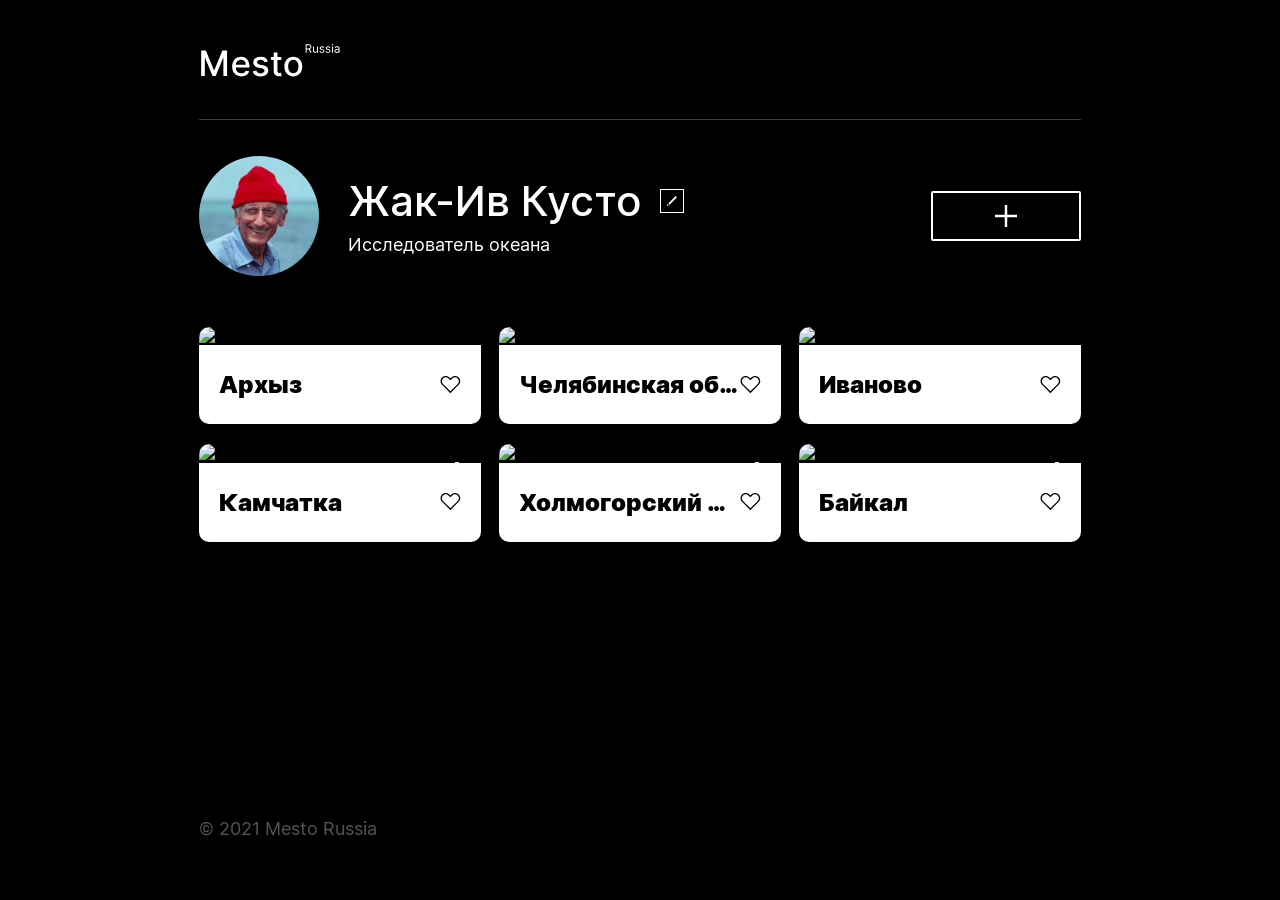
==== commit a5c64959: "task1" ====
--- a/index.html
+++ b/index.html
@@ -63,8 +63,6 @@
     </div>
   </div>
 </div>
-<script src="./scripts/cards.js"></script>
-<script src="./scripts/index.js" defer></script>
 
 <template id="card-template">
   <li class="places__item card">
@@ -77,5 +75,9 @@
     </div>
   </li>
 </template>
+
+<script src="./scripts/cards.js"></script>
+<script src="./scripts/index.js" defer></script>
+
 </body>
 </html>
